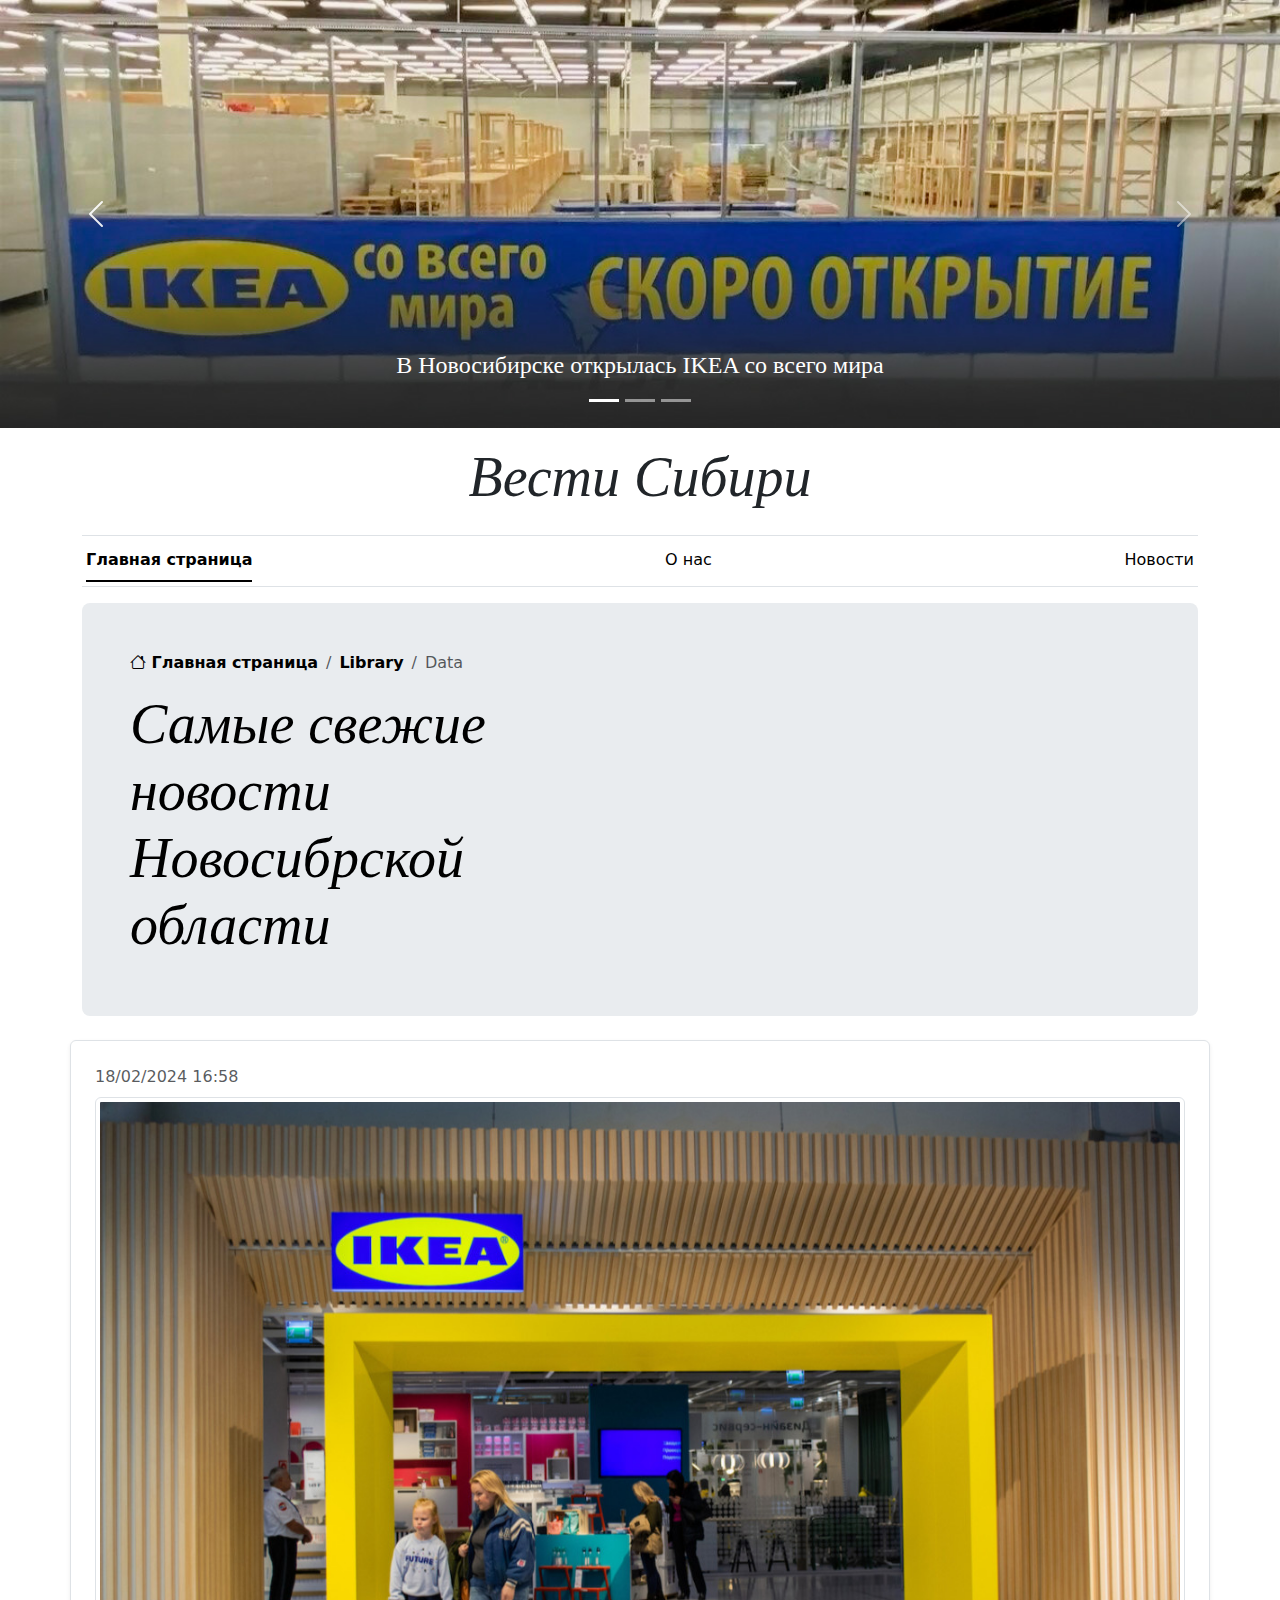
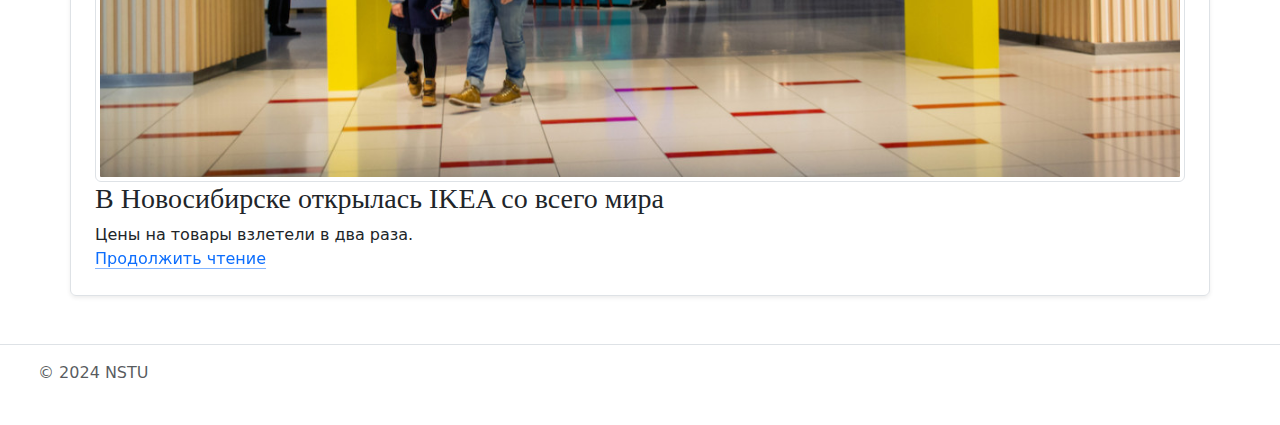
==== index.html @ b2a110ce "Добавлен слайдер" ====
<!doctype html>
<html lang="ru">
<head>
  <meta charset="utf-8">
  <meta name="viewport" content="width=device-width, initial-scale=1">
  <title>Новости</title>
  <link href="logos/favicon.png" rel="icon">
  <link href="style.css" rel="stylesheet">
</head>
<body>

<div class="container-fluid px-0">
  <div id="carouselExampleCaptions" class="carousel slide">
    <div class="carousel-indicators">
      <button type="button" data-bs-target="#carouselExampleCaptions" data-bs-slide-to="0" class="active" aria-current="true" aria-label="Slide 1"></button>
      <button type="button" data-bs-target="#carouselExampleCaptions" data-bs-slide-to="1" aria-label="Slide 2"></button>
      <button type="button" data-bs-target="#carouselExampleCaptions" data-bs-slide-to="2" aria-label="Slide 3"></button>
    </div>

    <div class="carousel-inner">
      <div class="carousel-item active">
        <a href="pages/news1.html">
          <img src="images/news-1.jpg" class="d-block w-100" alt="...">
        </a>
        <div class="carousel-caption d-none d-md-block">
          <h4>
            В Новосибирске открылась IKEA со всего мира
          </h4>
        </div>
      </div>
      <div class="carousel-item">
        <a href="pages/news2.html">
          <img src="images/news-2.jpg" class="d-block w-100" alt="...">
        </a>
        <div class="carousel-caption d-none d-md-block">
          <h4>
            60-этажный небоскрёб задумали построить на берегу Оби в Новосибирске
          </h4>
        </div>
      </div>
      <div class="carousel-item">
        <a href="pages/news3.html">
          <img src="images/news-3.jpg" class="d-block w-100" alt="...">
        </a>
        <div class="carousel-caption d-none d-md-block">
          <h4>
            Рестораторы объяснили рост числа заведений грузинской кухни
          </h4>
        </div>
      </div>
    </div>
    <button class="carousel-control-prev" type="button" data-bs-target="#carouselExampleCaptions" data-bs-slide="prev">
      <span class="carousel-control-prev-icon" aria-hidden="true"></span>
      <span class="visually-hidden">Предыдущий</span>
    </button>
    <button class="carousel-control-next" type="button" data-bs-target="#carouselExampleCaptions" data-bs-slide="next">
      <span class="carousel-control-next-icon" aria-hidden="true"></span>
      <span class="visually-hidden">Следующий</span>
    </button>
  </div>
</div>

<div class="container">
  <header class="border-bottom lh-1 py-3">
    <div class="row flex-nowrap justify-content-between align-items-center">
      <h1 class="display-4 fst-italic text-center">Вести Сибири</h1>
    </div>
  </header>

  <div class="nav-scroller py-1 mb-3 border-bottom">
    <nav class="nav nav-underline justify-content-between px-1">
      <a class="nav-item nav-link link-body-emphasis active" href="index.html">Главная страница</a>
      <a class="nav-item nav-link link-body-emphasis" href="pages/contacts.html">О нас</a>
      <a class="nav-item nav-link link-body-emphasis" href="pages/news.html">Новости</a>
    </nav>
  </div>
</div>

<!--<div class="container my-5">-->
<!--  <nav aria-label="breadcrumb">-->
<!--    <ol class="breadcrumb breadcrumb-custom overflow-hidden text-center rounded-3">-->
<!--      <li class="breadcrumb-item active">-->
<!--        <a class="link-body-emphasis fw-semibold text-decoration-none" href="#">-->
<!--          <i class="bi bi-house"></i>-->
<!--          Главная страница-->
<!--        </a>-->
<!--      </li>-->
<!--      <li class="breadcrumb-item">-->
<!--        <a class="link-body-emphasis fw-semibold text-decoration-none" href="#">Library</a>-->
<!--      </li>-->
<!--      <li class="breadcrumb-item active" aria-current="page">-->
<!--        Data-->
<!--      </li>-->
<!--    </ol>-->
<!--  </nav>-->
<!--</div>-->

<main class="container">
  <div class="p-4 p-md-5 mb-4 rounded-lg-5 rounded-3 text-body-emphasis bg-body-secondary">
    <nav aria-label="breadcrumb">
      <ol class="breadcrumb breadcrumb-custom overflow-hidden text-center rounded-3">
        <li class="breadcrumb-item active">
          <a class="link-body-emphasis fw-semibold text-decoration-none" href="#">
            <i class="bi bi-house"></i>
            Главная страница
          </a>
        </li>
        <li class="breadcrumb-item">
          <a class="link-body-emphasis fw-semibold text-decoration-none" href="#">Library</a>
        </li>
        <li class="breadcrumb-item active" aria-current="page">
          Data
        </li>
      </ol>
    </nav>
    <div class="col-lg-6 px-0">
      <h3 class="display-4 fst-italic">
        Самые свежие новости Новосибрской области
      </h3>
    </div>
  </div>

  <div class="row mb-2">
    <div class="row g-0 border rounded overflow-hidden flex-md-row mb-4 shadow-sm h-md-250 position-relative">
      <div class="col p-4 d-flex flex-column position-static">
        <div class="mb-2 text-body-secondary">18/02/2024 16:58</div>
        <img src="logos/pg1.jpg" class="rounded float-end img-thumbnail " alt="...">
        <h3 class="mb-2">В Новосибирске открылась IKEA со всего мира</h3>
        <p class="card-text mb-auto">Цены на товары взлетели в два раза.</p>
        <a href="pages/news1.html" class="icon-link gap-1 icon-link-hover stretched-link">
          Продолжить чтение
          <svg class="bi">
            <use xlink:href="#chevron-right"/>
          </svg>
        </a>
      </div>
    </div>
    <!-- <div class="col-md-6">
      <div class="row g-0 border rounded overflow-hidden flex-md-row mb-4 shadow-sm h-md-250 position-relative">
        <div class="col p-4 d-flex flex-column position-static">
         <h3 class="mb-0">Post title</h3>
          <div class="mb-1 text-body-secondary">Nov 11</div>
          <p class="mb-auto">This is a wider card with supporting text below as a natural lead-in to additional content.</p>
          <a href="#" class="icon-link gap-1 icon-link-hover stretched-link">
            Continue reading
            <svg class="bi"><use xlink:href="#chevron-right"/></svg>
          </a>
        </div>
        <div class="col-auto d-none d-lg-block">
          <svg class="bd-placeholder-img" width="200" height="250" xmlns="http://www.w3.org/2000/svg" role="img" aria-label="Placeholder: Thumbnail" preserveAspectRatio="xMidYMid slice" focusable="false"><title>Placeholder</title><rect width="100%" height="100%" fill="#55595c"/><text x="50%" y="50%" fill="#eceeef" dy=".3em">Thumbnail</text></svg>
        </div>
      </div>
    </div> -->
  </div>
</main>

<footer class="d-flex flex-wrap justify-content-between align-items-center py-3 my-4 border-top">
  <div class="col-md-4 d-flex align-items-center">
    <a href="/" class="mb-3 me-2 mb-md-0 text-body-secondary text-decoration-none lh-1">
      <svg class="bi" width="30" height="24">
        <use xlink:href="#bootstrap"/>
      </svg>
    </a>
    <span class="mb-3 mb-md-0 text-body-secondary">&copy; 2024 NSTU</span>
  </div>
</footer>

<script src="scripts/bootstrap.js"></script>

</body>
</html>
---- style.css ----
@import "styles/bootstrap.css";
@import url("https://cdn.jsdelivr.net/npm/bootstrap-icons@1.8.1/font/bootstrap-icons.css");

h1, h2, h3, h4, h5, h6 {
 font-family: "Playfair Display", Georgia, "Times New Roman", serif
}
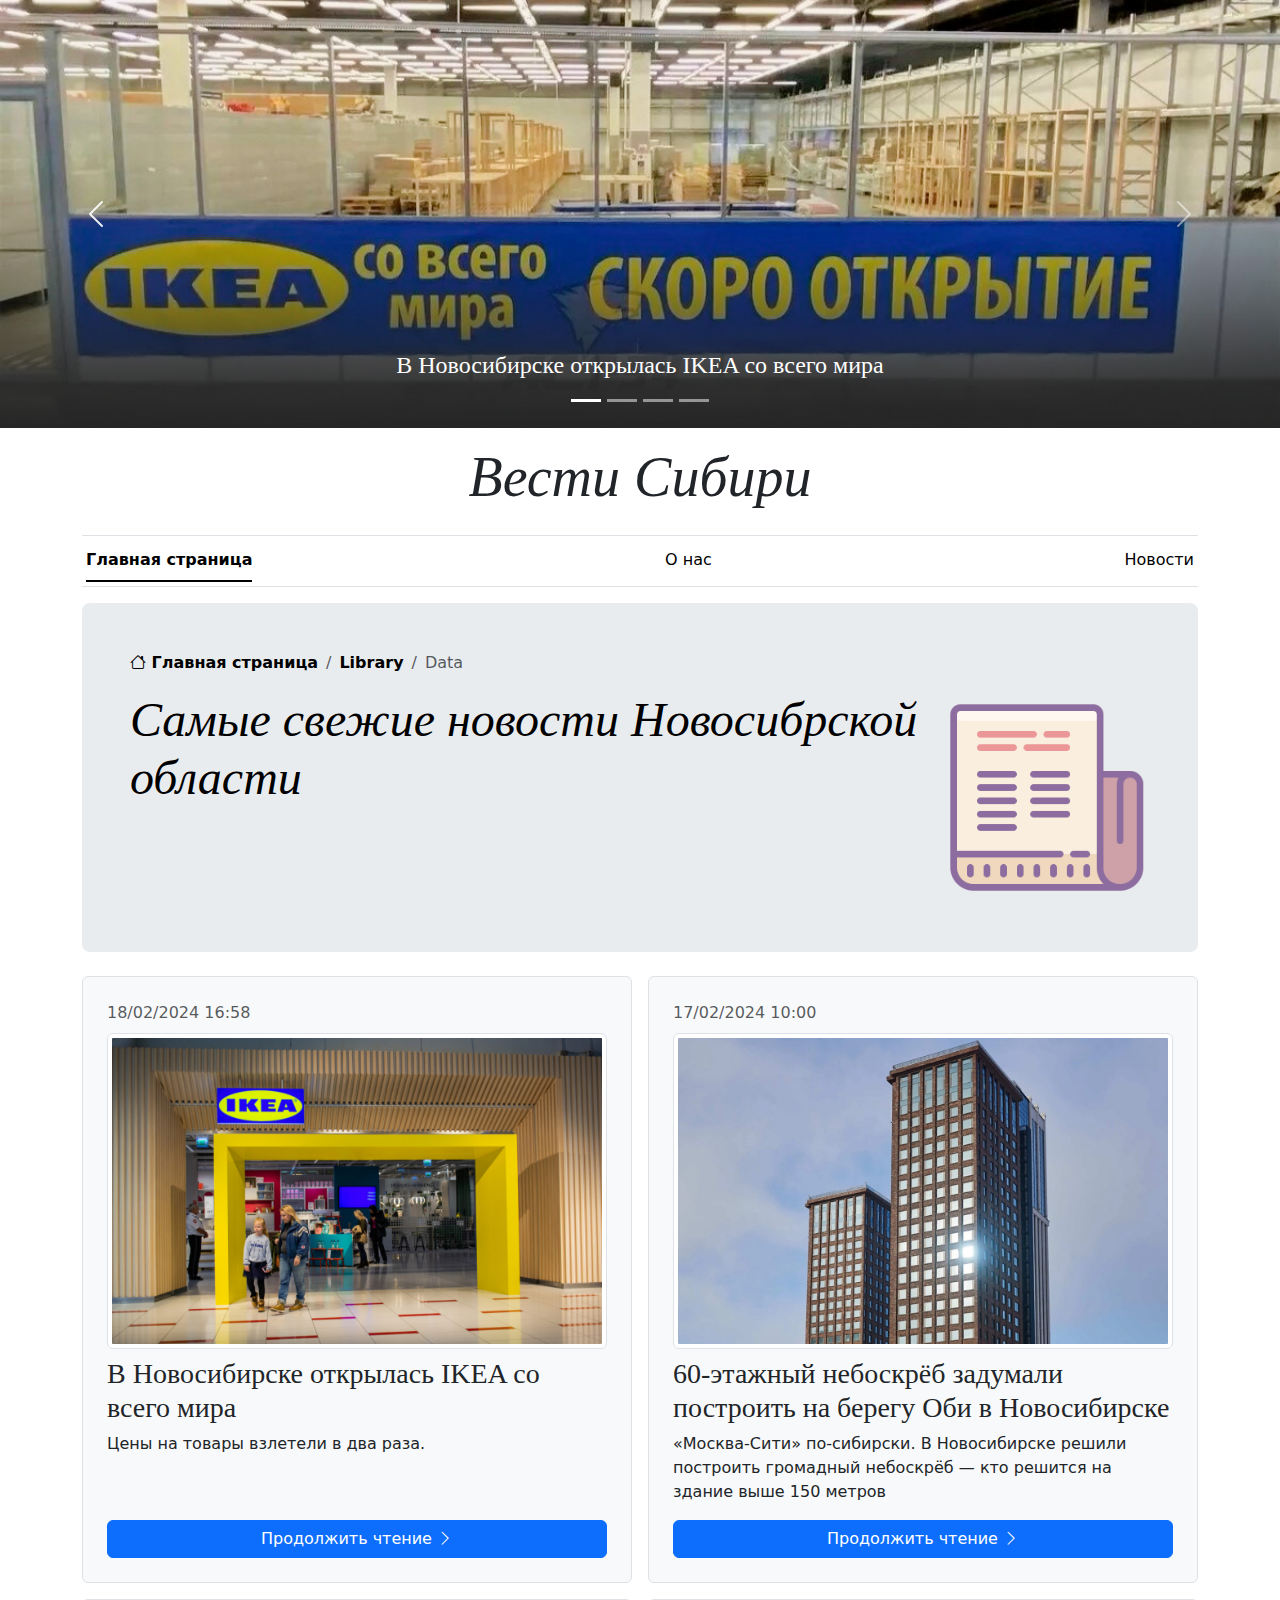
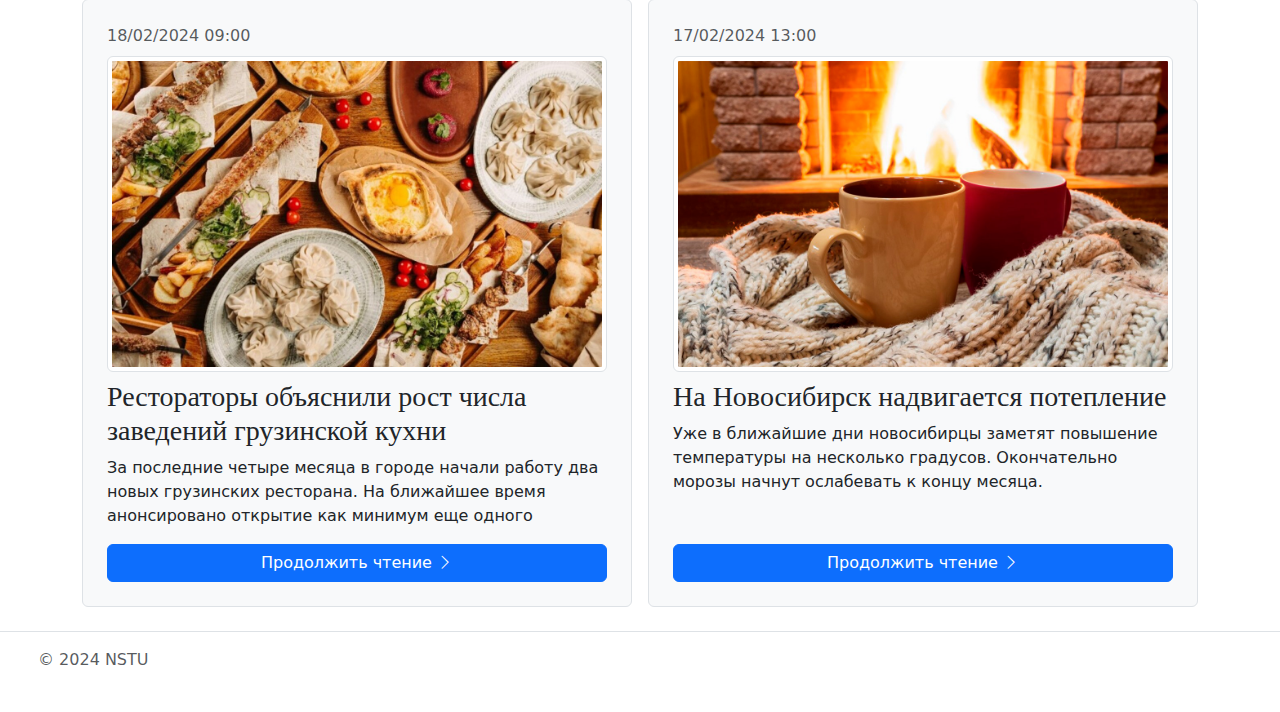
==== commit eacdec8b: "Почти новости" ====
--- a/index.html
+++ b/index.html
@@ -15,6 +15,7 @@
       <button type="button" data-bs-target="#carouselExampleCaptions" data-bs-slide-to="0" class="active" aria-current="true" aria-label="Slide 1"></button>
       <button type="button" data-bs-target="#carouselExampleCaptions" data-bs-slide-to="1" aria-label="Slide 2"></button>
       <button type="button" data-bs-target="#carouselExampleCaptions" data-bs-slide-to="2" aria-label="Slide 3"></button>
+      <button type="button" data-bs-target="#carouselExampleCaptions" data-bs-slide-to="3" aria-label="Slide 4"></button>
     </div>
 
     <div class="carousel-inner">
@@ -48,6 +49,16 @@
           </h4>
         </div>
       </div>
+      <div class="carousel-item">
+      <a href="pages/news4.html">
+        <img src="images/news-4.jpg" class="d-block w-100" alt="...">
+      </a>
+      <div class="carousel-caption d-none d-md-block">
+        <h4>
+          На Новосибирск надвигается потепление
+        </h4>
+      </div>
+    </div>
     </div>
     <button class="carousel-control-prev" type="button" data-bs-target="#carouselExampleCaptions" data-bs-slide="prev">
       <span class="carousel-control-prev-icon" aria-hidden="true"></span>
@@ -66,8 +77,10 @@
       <h1 class="display-4 fst-italic text-center">Вести Сибири</h1>
     </div>
   </header>
-
-  <div class="nav-scroller py-1 mb-3 border-bottom">
+</div>
+
+<div class="container sticky-top">
+  <div class="nav-scroller bg-white py-1 mb-3 border-bottom">
     <nav class="nav nav-underline justify-content-between px-1">
       <a class="nav-item nav-link link-body-emphasis active" href="index.html">Главная страница</a>
       <a class="nav-item nav-link link-body-emphasis" href="pages/contacts.html">О нас</a>
@@ -75,25 +88,6 @@
     </nav>
   </div>
 </div>
-
-<!--<div class="container my-5">-->
-<!--  <nav aria-label="breadcrumb">-->
-<!--    <ol class="breadcrumb breadcrumb-custom overflow-hidden text-center rounded-3">-->
-<!--      <li class="breadcrumb-item active">-->
-<!--        <a class="link-body-emphasis fw-semibold text-decoration-none" href="#">-->
-<!--          <i class="bi bi-house"></i>-->
-<!--          Главная страница-->
-<!--        </a>-->
-<!--      </li>-->
-<!--      <li class="breadcrumb-item">-->
-<!--        <a class="link-body-emphasis fw-semibold text-decoration-none" href="#">Library</a>-->
-<!--      </li>-->
-<!--      <li class="breadcrumb-item active" aria-current="page">-->
-<!--        Data-->
-<!--      </li>-->
-<!--    </ol>-->
-<!--  </nav>-->
-<!--</div>-->
 
 <main class="container">
   <div class="p-4 p-md-5 mb-4 rounded-lg-5 rounded-3 text-body-emphasis bg-body-secondary">
@@ -113,44 +107,91 @@
         </li>
       </ol>
     </nav>
-    <div class="col-lg-6 px-0">
-      <h3 class="display-4 fst-italic">
-        Самые свежие новости Новосибрской области
-      </h3>
-    </div>
-  </div>
-
-  <div class="row mb-2">
-    <div class="row g-0 border rounded overflow-hidden flex-md-row mb-4 shadow-sm h-md-250 position-relative">
-      <div class="col p-4 d-flex flex-column position-static">
-        <div class="mb-2 text-body-secondary">18/02/2024 16:58</div>
-        <img src="logos/pg1.jpg" class="rounded float-end img-thumbnail " alt="...">
-        <h3 class="mb-2">В Новосибирске открылась IKEA со всего мира</h3>
-        <p class="card-text mb-auto">Цены на товары взлетели в два раза.</p>
-        <a href="pages/news1.html" class="icon-link gap-1 icon-link-hover stretched-link">
-          Продолжить чтение
-          <svg class="bi">
-            <use xlink:href="#chevron-right"/>
-          </svg>
-        </a>
-      </div>
-    </div>
-    <!-- <div class="col-md-6">
-      <div class="row g-0 border rounded overflow-hidden flex-md-row mb-4 shadow-sm h-md-250 position-relative">
-        <div class="col p-4 d-flex flex-column position-static">
-         <h3 class="mb-0">Post title</h3>
-          <div class="mb-1 text-body-secondary">Nov 11</div>
-          <p class="mb-auto">This is a wider card with supporting text below as a natural lead-in to additional content.</p>
-          <a href="#" class="icon-link gap-1 icon-link-hover stretched-link">
-            Continue reading
-            <svg class="bi"><use xlink:href="#chevron-right"/></svg>
-          </a>
-        </div>
-        <div class="col-auto d-none d-lg-block">
-          <svg class="bd-placeholder-img" width="200" height="250" xmlns="http://www.w3.org/2000/svg" role="img" aria-label="Placeholder: Thumbnail" preserveAspectRatio="xMidYMid slice" focusable="false"><title>Placeholder</title><rect width="100%" height="100%" fill="#55595c"/><text x="50%" y="50%" fill="#eceeef" dy=".3em">Thumbnail</text></svg>
-        </div>
-      </div>
-    </div> -->
+    <div class="d-flex flex-row">
+      <div>
+        <h3 class="display-5 fst-italic">
+          Самые свежие новости Новосибрской области
+        </h3>
+      </div>
+      <div class="d-lg-flex d-none align-items-center">
+        <img src="icons/news-main.png" class="d-block w-100" alt="...">
+      </div>
+    </div>
+  </div>
+
+  <div class="d-grid banner-wrapper_two gap-3">
+    <div class="banner-flying row g-0 border rounded">
+      <div class="p-4 d-flex flex-column justify-content-between">
+        <div>
+          <div class="mb-2 text-body-secondary">18/02/2024 16:58</div>
+          <img src="logos/pg1.jpg" class="rounded float-end mb-2 img-thumbnail " alt="...">
+          <h3 class="mb-2">
+            В Новосибирске открылась IKEA со всего мира
+          </h3>
+          <p class="card-text mb-3">
+            Цены на товары взлетели в два раза.
+          </p>
+        </div>
+        <a href="pages/news1.html" class="btn btn-primary">
+          Продолжить чтение
+          <i class="bi bi-chevron-right"></i>
+        </a>
+      </div>
+    </div>
+    <div class="banner-flying row g-0 border rounded">
+      <div class="p-4 d-flex flex-column justify-content-between">
+        <div>
+          <div class="mb-2 text-body-secondary">17/02/2024 10:00</div>
+          <img src="logos/pg2.jpg" class="rounded float-end mb-2 img-thumbnail " alt="...">
+          <h3 class="mb-2">
+            60-этажный небоскрёб задумали построить на берегу Оби в Новосибирске
+          </h3>
+          <p class="card-text mb-3">
+            «Москва-Сити» по-сибирски. В Новосибирске решили построить громадный небоскрёб — кто решится на здание выше 150 метров
+          </p>
+        </div>
+        <a href="pages/news1.html" class="btn btn-primary">
+          Продолжить чтение
+          <i class="bi bi-chevron-right"></i>
+        </a>
+      </div>
+    </div>
+    <div class="banner-flying row g-0 border rounded">
+      <div class="p-4 d-flex flex-column justify-content-between">
+        <div>
+          <div class="mb-2 text-body-secondary">18/02/2024 09:00</div>
+          <img src="logos/pg3.jpg" class="rounded float-end mb-2 img-thumbnail " alt="...">
+          <h3 class="mb-2">
+            Рестораторы объяснили рост числа заведений грузинской кухни
+          </h3>
+          <p class="card-text mb-3">
+            За последние четыре месяца в городе начали работу два новых грузинских ресторана. На ближайшее время анонсировано открытие как минимум еще одного
+          </p>
+        </div>
+        <a href="pages/news1.html" class="btn btn-primary">
+          Продолжить чтение
+          <i class="bi bi-chevron-right"></i>
+        </a>
+      </div>
+    </div>
+    <div class="banner-flying row g-0 border rounded">
+      <div class="p-4 d-flex flex-column justify-content-between">
+        <div>
+          <div class="mb-2 text-body-secondary">17/02/2024 13:00</div>
+          <img src="logos/pg4.jpg" class="rounded float-end mb-2 img-thumbnail " alt="...">
+          <h3 class="mb-2">
+            На Новосибирск надвигается потепление
+          </h3>
+          <p class="card-text mb-3">
+            Уже в ближайшие дни новосибирцы заметят повышение температуры на несколько градусов. Окончательно морозы начнут ослабевать к концу месяца.
+          </p>
+        </div>
+        <a href="pages/news4.html" class="btn btn-primary">
+          Продолжить чтение
+          <i class="bi bi-chevron-right"></i>
+        </a>
+      </div>
+    </div>
   </div>
 </main>
 
--- a/style.css
+++ b/style.css
@@ -4,4 +4,20 @@
 h1, h2, h3, h4, h5, h6 {
  font-family: "Playfair Display", Georgia, "Times New Roman", serif
 }
- +
+.banner-wrapper_two {
+ grid-template-columns: 1fr;
+
+ @media (min-width: 768px) {
+  grid-template-columns: repeat(2, 1fr);
+ }
+}
+
+.banner-flying {
+ background-color: var(--bs-gray-100);
+}
+
+.banner-flying:hover {
+  background-color: var(--bs-white);
+  transition: box-shadow .3s ease-in-out;
+}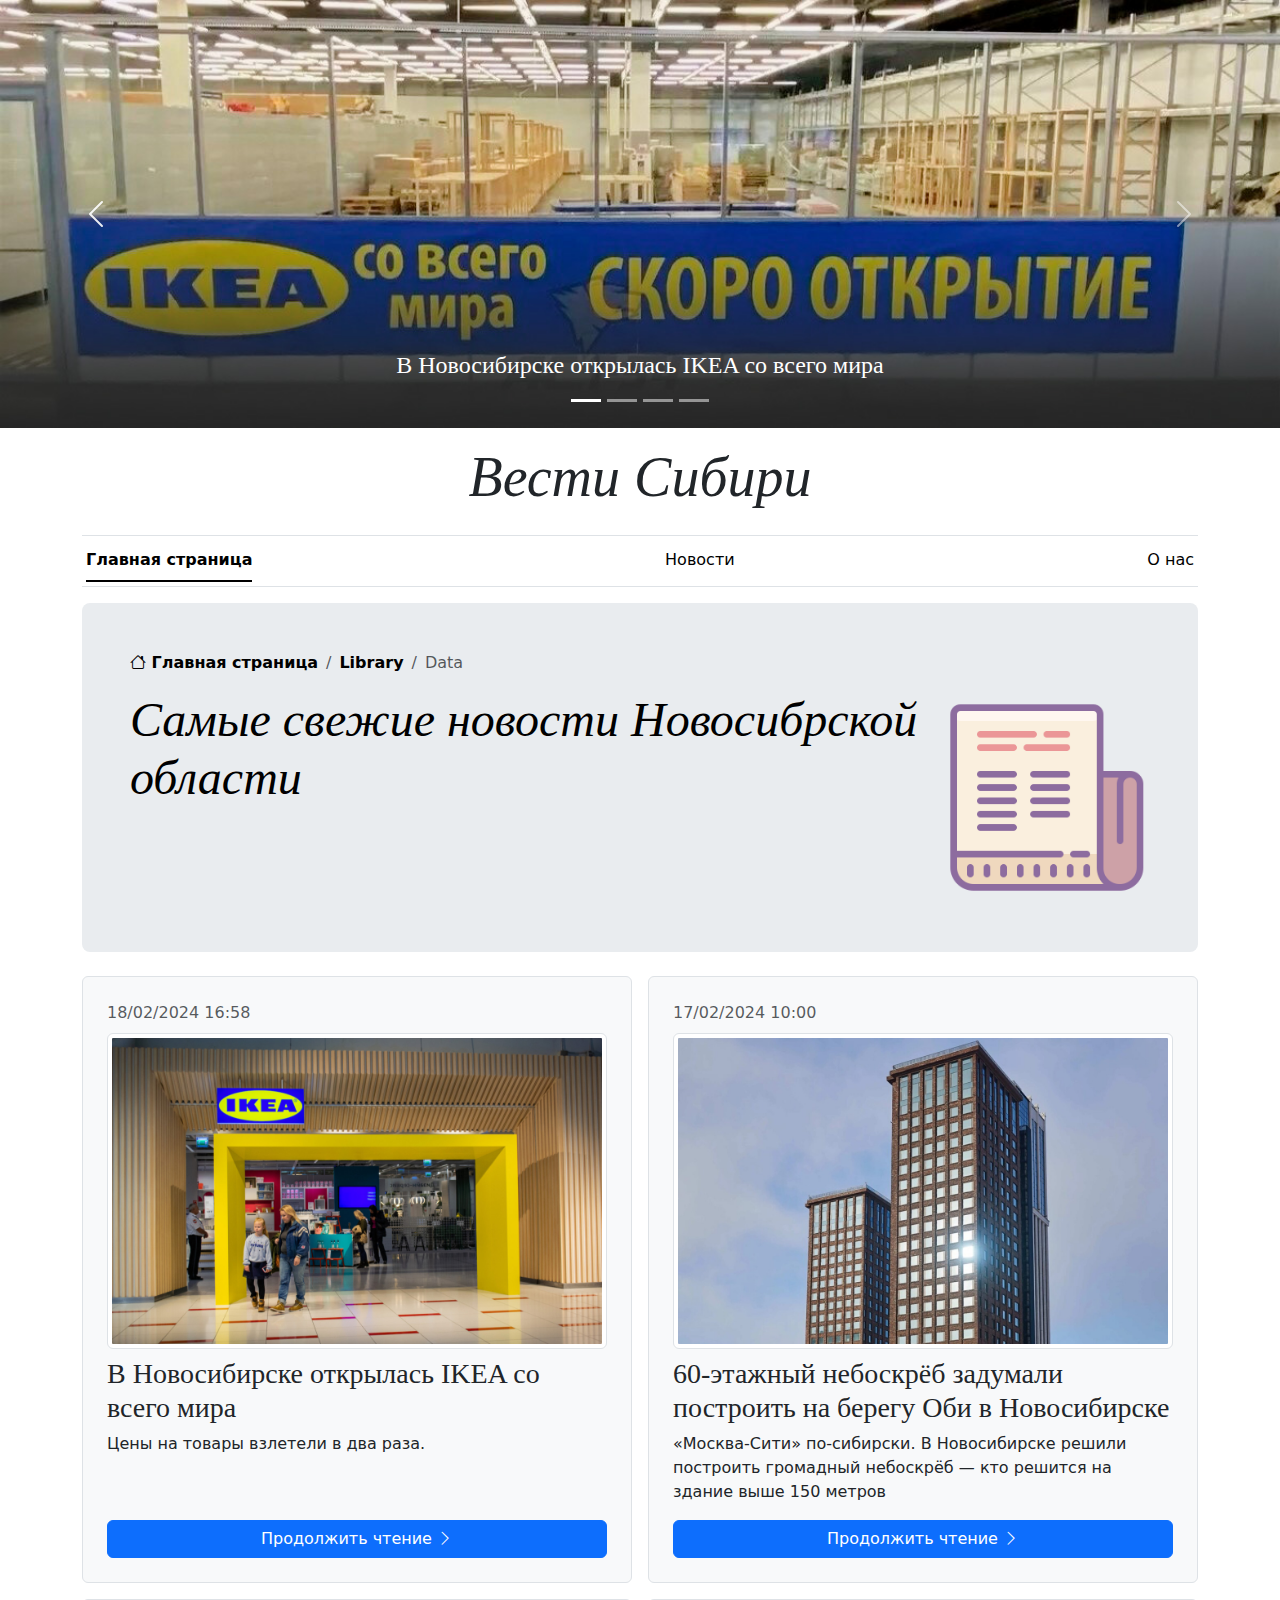
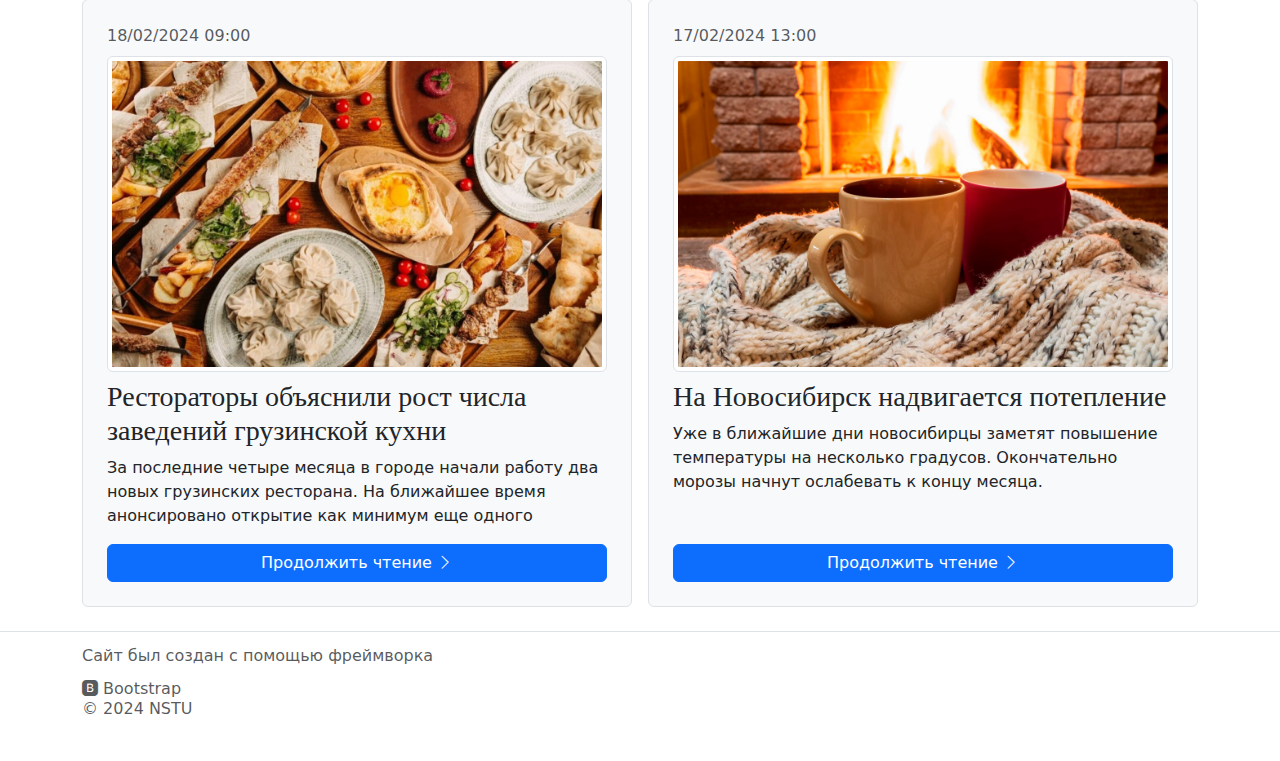
==== commit 3168bf08: "save" ====
--- a/index.html
+++ b/index.html
@@ -83,8 +83,8 @@
   <div class="nav-scroller bg-white py-1 mb-3 border-bottom">
     <nav class="nav nav-underline justify-content-between px-1">
       <a class="nav-item nav-link link-body-emphasis active" href="index.html">Главная страница</a>
+      <a class="nav-item nav-link link-body-emphasis" href="pages/news.html">Новости</a>
       <a class="nav-item nav-link link-body-emphasis" href="pages/contacts.html">О нас</a>
-      <a class="nav-item nav-link link-body-emphasis" href="pages/news.html">Новости</a>
     </nav>
   </div>
 </div>
@@ -196,13 +196,15 @@
 </main>
 
 <footer class="d-flex flex-wrap justify-content-between align-items-center py-3 my-4 border-top">
-  <div class="col-md-4 d-flex align-items-center">
-    <a href="/" class="mb-3 me-2 mb-md-0 text-body-secondary text-decoration-none lh-1">
-      <svg class="bi" width="30" height="24">
-        <use xlink:href="#bootstrap"/>
-      </svg>
+  <div class="d-flex container flex-column">
+    <a href="https://getbootstrap.com/" class="mb-3 me-2 mb-md-0 text-body-secondary text-decoration-none lh-1">
+      <p>Сайт был создан с помощью фреймворка</p>
+      <div>
+        <i class="bi bi-bootstrap-fill"></i>
+        Bootstrap
+      </div>
     </a>
-    <span class="mb-3 mb-md-0 text-body-secondary">&copy; 2024 NSTU</span>
+    <div class="text-body-secondary">&copy; 2024 NSTU</div>
   </div>
 </footer>
 
--- a/style.css
+++ b/style.css
@@ -19,5 +19,5 @@
 
 .banner-flying:hover {
   background-color: var(--bs-white);
-  transition: box-shadow .3s ease-in-out;
+  animation: .3s ease-in-out;
 }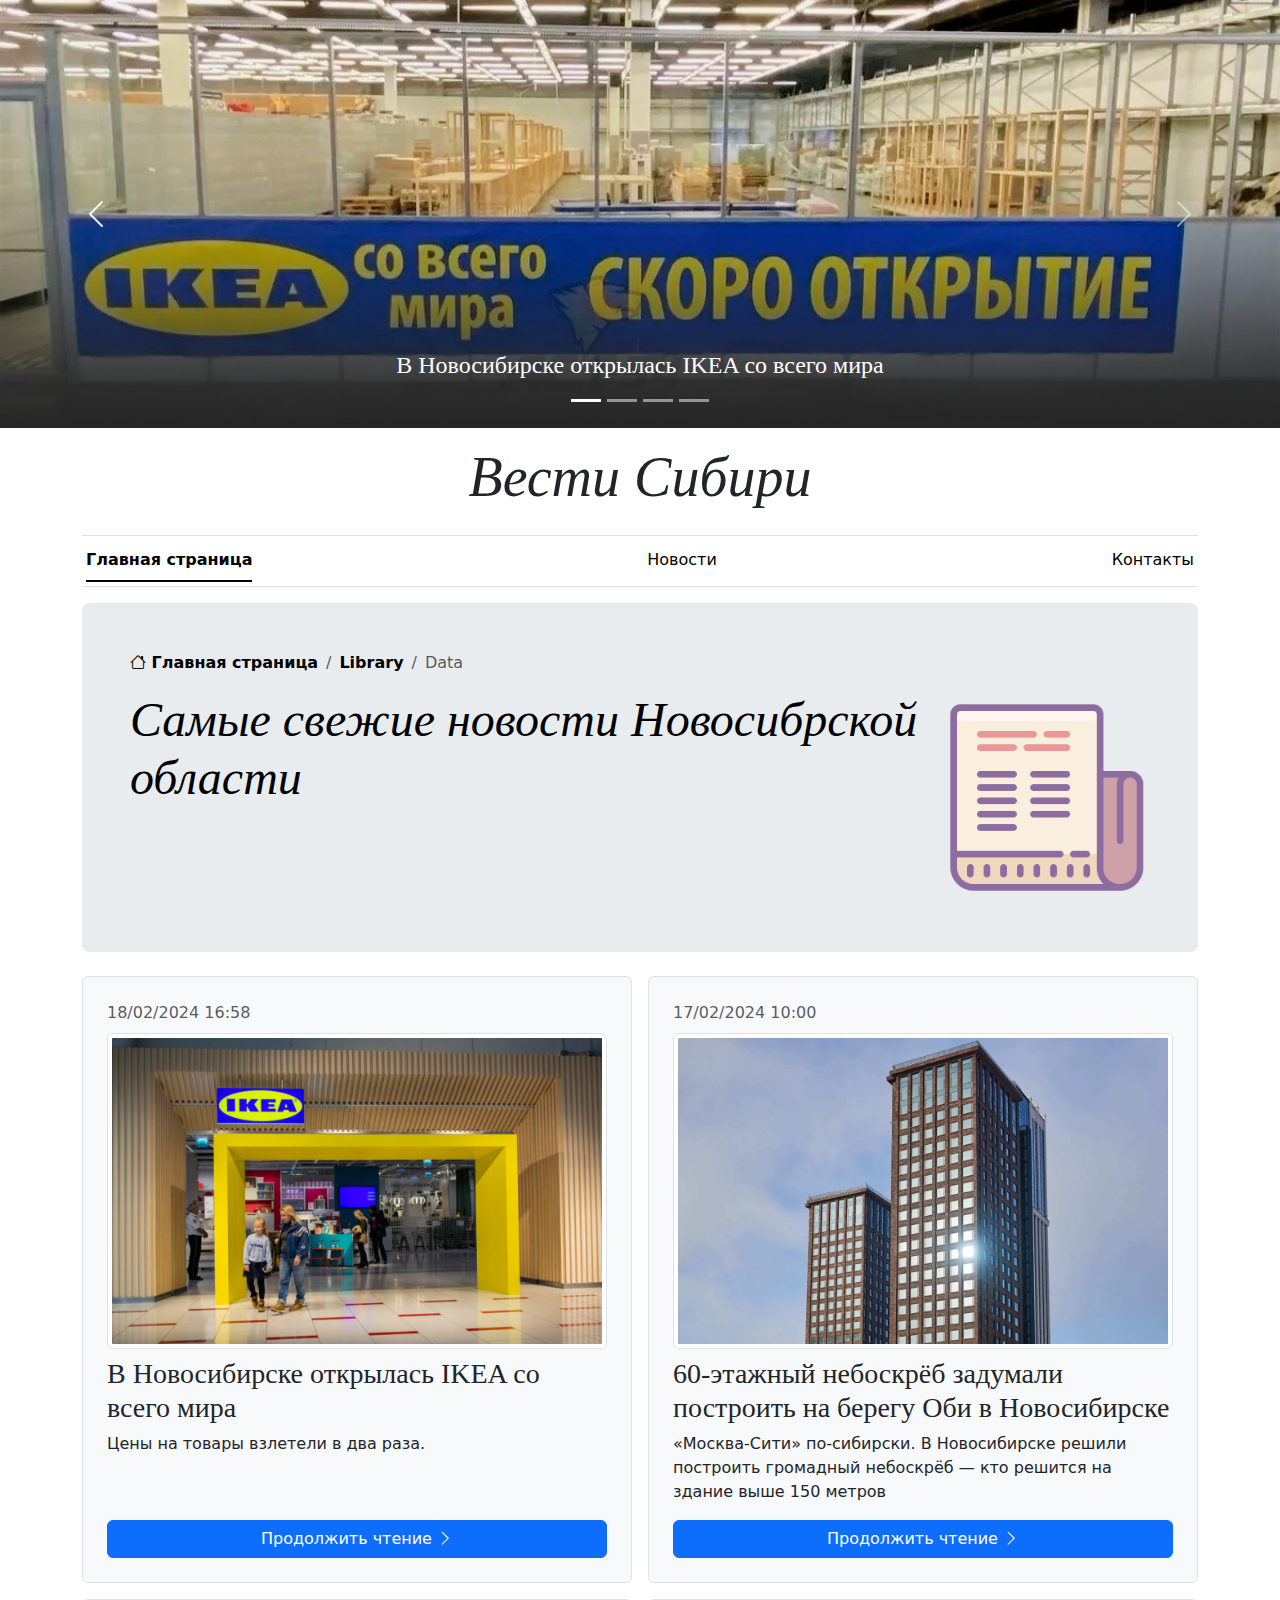
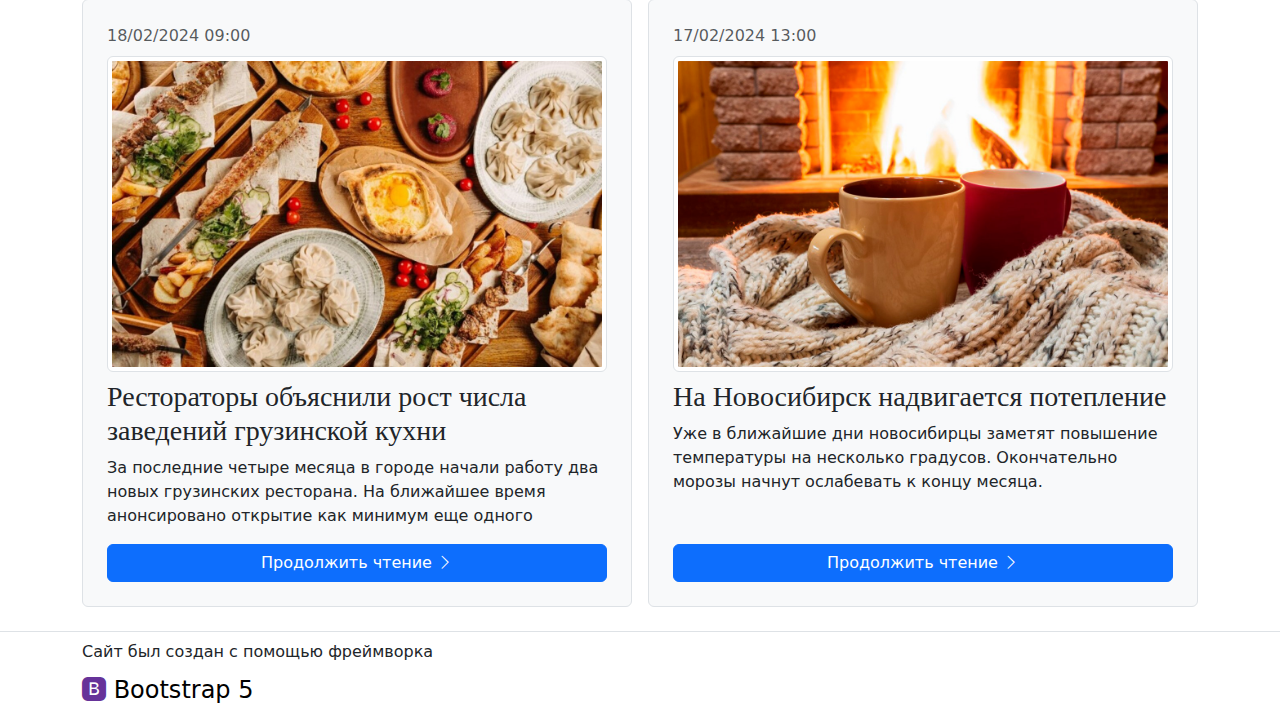
==== commit 233aa104: "save" ====
--- a/index.html
+++ b/index.html
@@ -84,7 +84,7 @@
     <nav class="nav nav-underline justify-content-between px-1">
       <a class="nav-item nav-link link-body-emphasis active" href="index.html">Главная страница</a>
       <a class="nav-item nav-link link-body-emphasis" href="pages/news.html">Новости</a>
-      <a class="nav-item nav-link link-body-emphasis" href="pages/contacts.html">О нас</a>
+      <a class="nav-item nav-link link-body-emphasis" href="pages/contacts.html">Контакты</a>
     </nav>
   </div>
 </div>
@@ -150,7 +150,7 @@
             «Москва-Сити» по-сибирски. В Новосибирске решили построить громадный небоскрёб — кто решится на здание выше 150 метров
           </p>
         </div>
-        <a href="pages/news1.html" class="btn btn-primary">
+        <a href="pages/news2.html" class="btn btn-primary">
           Продолжить чтение
           <i class="bi bi-chevron-right"></i>
         </a>
@@ -168,7 +168,7 @@
             За последние четыре месяца в городе начали работу два новых грузинских ресторана. На ближайшее время анонсировано открытие как минимум еще одного
           </p>
         </div>
-        <a href="pages/news1.html" class="btn btn-primary">
+        <a href="pages/news3.html" class="btn btn-primary">
           Продолжить чтение
           <i class="bi bi-chevron-right"></i>
         </a>
@@ -195,16 +195,16 @@
   </div>
 </main>
 
-<footer class="d-flex flex-wrap justify-content-between align-items-center py-3 my-4 border-top">
+<footer class="py-2 mt-4 border-top">
   <div class="d-flex container flex-column">
-    <a href="https://getbootstrap.com/" class="mb-3 me-2 mb-md-0 text-body-secondary text-decoration-none lh-1">
-      <p>Сайт был создан с помощью фреймворка</p>
-      <div>
-        <i class="bi bi-bootstrap-fill"></i>
-        Bootstrap
-      </div>
-    </a>
-    <div class="text-body-secondary">&copy; 2024 NSTU</div>
+    <div class="mb-2">
+      Сайт был создан с помощью фреймворка
+    </div>
+    <div>
+      <a href="https://getbootstrap.com/" class="footer-logo text-black text-decoration-none">
+        <i class="bi bi-bootstrap-fill purple-color"></i> Bootstrap 5
+      </a>
+    </div>
   </div>
 </footer>
 
--- a/style.css
+++ b/style.css
@@ -20,4 +20,21 @@
 .banner-flying:hover {
   background-color: var(--bs-white);
   animation: .3s ease-in-out;
+}
+
+.purple-color {
+  color: rebeccapurple;
+}
+
+.footer-logo {
+  font-size: 1.1rem;
+  font-weight: 500;
+
+  @media (min-width: 768px) {
+    font-size: 1.5rem;
+  }
+}
+
+.w-fit-content {
+  width: fit-content !important;
 }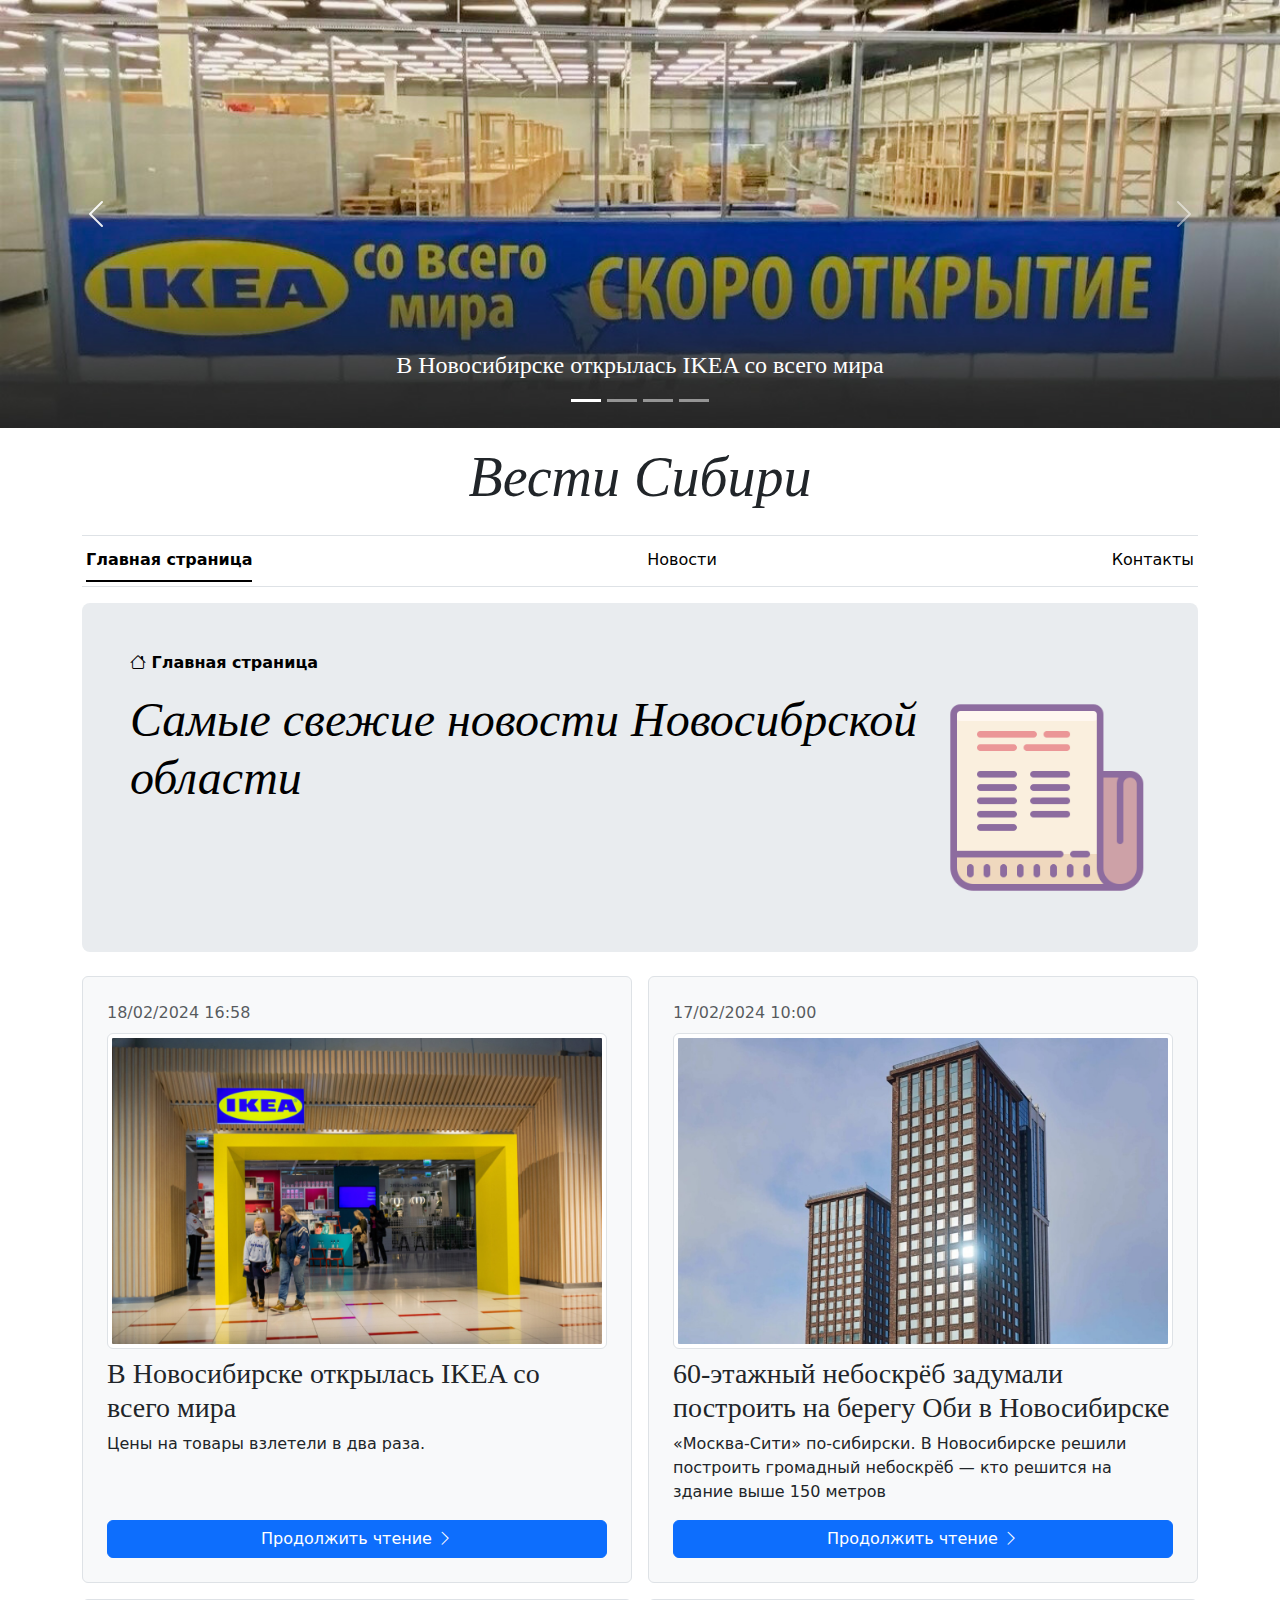
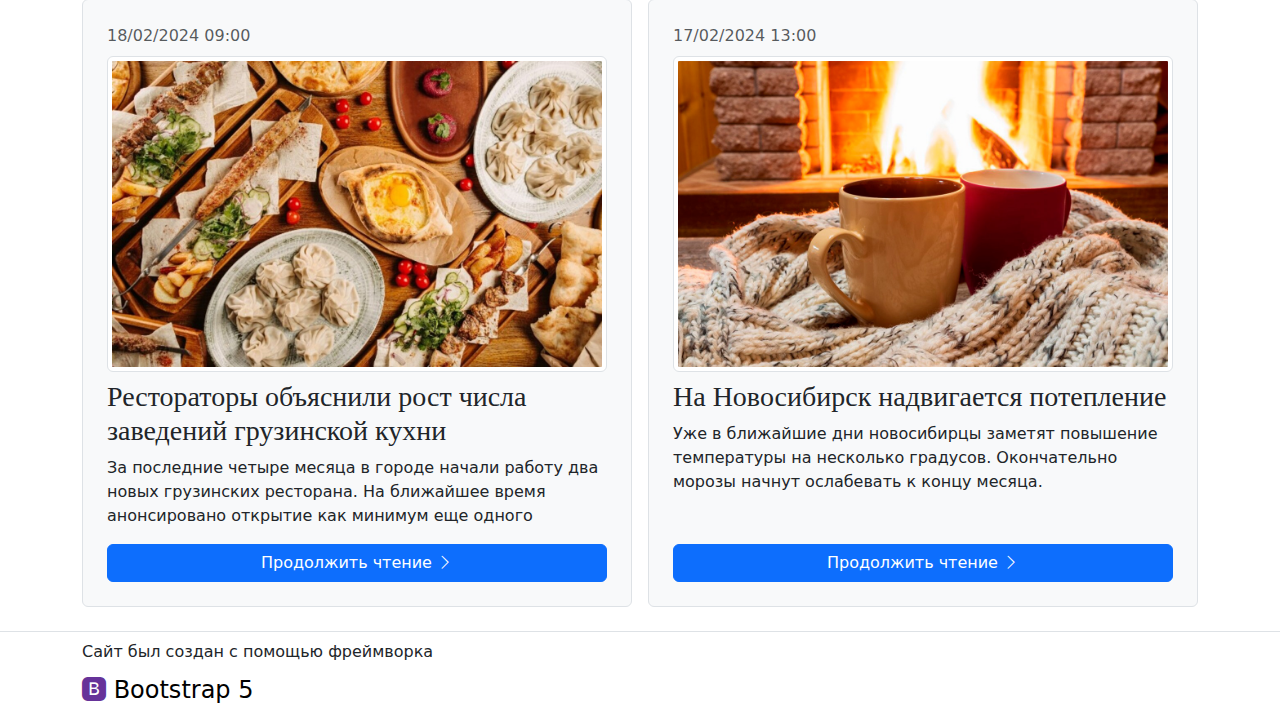
==== commit 37e35412: "fix" ====
--- a/index.html
+++ b/index.html
@@ -5,7 +5,7 @@
   <meta name="viewport" content="width=device-width, initial-scale=1">
   <title>Новости</title>
   <link href="logos/favicon.png" rel="icon">
-  <link href="style.css" rel="stylesheet">
+  <link href="styles/style.css" rel="stylesheet">
 </head>
 <body>
 
@@ -99,12 +99,6 @@
             Главная страница
           </a>
         </li>
-        <li class="breadcrumb-item">
-          <a class="link-body-emphasis fw-semibold text-decoration-none" href="#">Library</a>
-        </li>
-        <li class="breadcrumb-item active" aria-current="page">
-          Data
-        </li>
       </ol>
     </nav>
     <div class="d-flex flex-row">
--- a/styles/style.css
+++ b/styles/style.css
@@ -0,0 +1,40 @@
+@import "bootstrap.css";
+@import url("https://cdn.jsdelivr.net/npm/bootstrap-icons@1.8.1/font/bootstrap-icons.css");
+
+h1, h2, h3, h4, h5, h6 {
+ font-family: "Playfair Display", Georgia, "Times New Roman", serif
+}
+
+.banner-wrapper_two {
+ grid-template-columns: 1fr;
+
+ @media (min-width: 768px) {
+  grid-template-columns: repeat(2, 1fr);
+ }
+}
+
+.banner-flying {
+ background-color: var(--bs-gray-100);
+}
+
+.banner-flying:hover {
+  background-color: var(--bs-white);
+  animation: .3s ease-in-out;
+}
+
+.purple-color {
+  color: rebeccapurple;
+}
+
+.footer-logo {
+  font-size: 1.1rem;
+  font-weight: 500;
+
+  @media (min-width: 768px) {
+    font-size: 1.5rem;
+  }
+}
+
+.w-fit-content {
+  width: fit-content !important;
+}